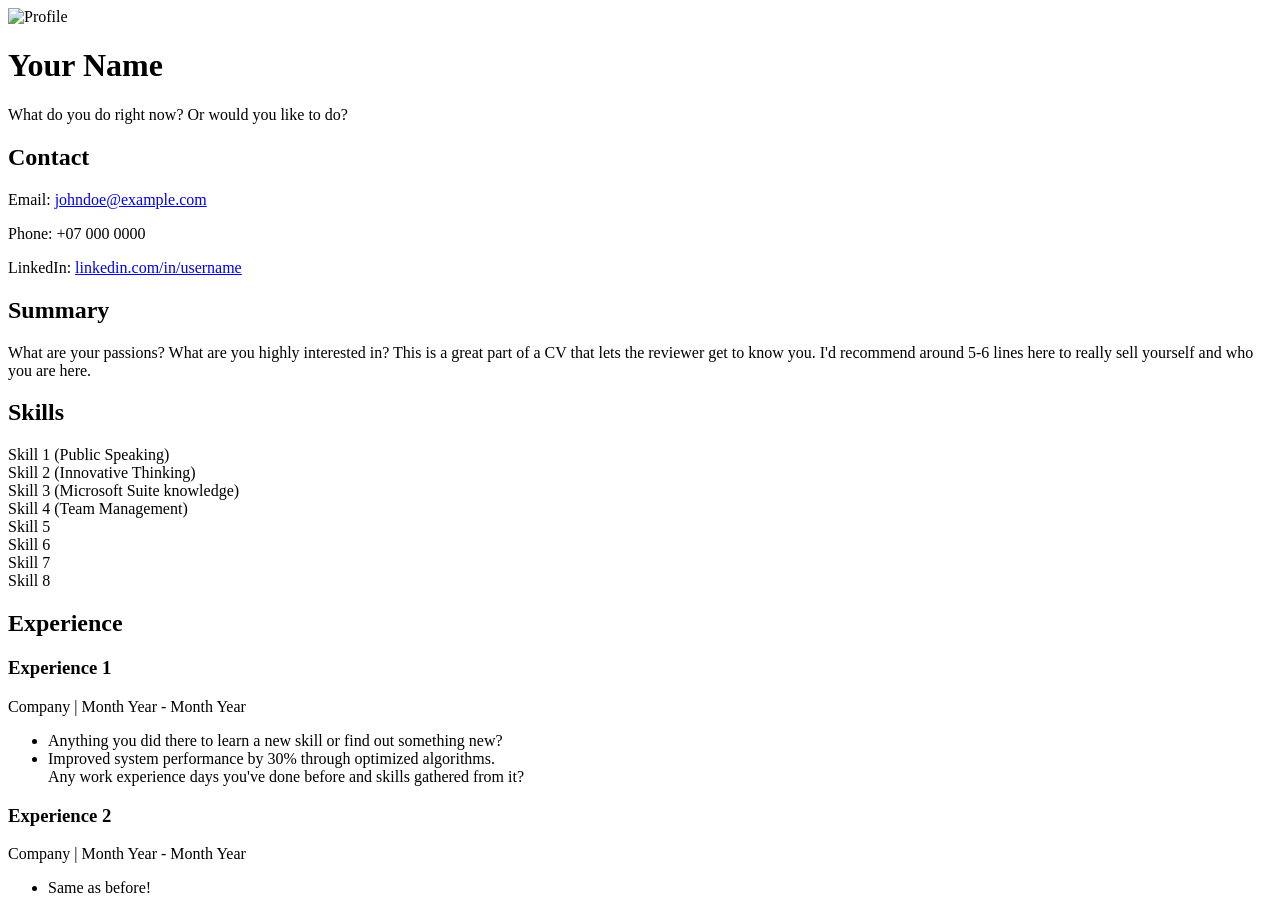
==== index.html @ 14dddcfb "Update index.html" ====
<!DOCTYPE html>
<script src="assets/js/your-script.js"></script>
<link rel="stylesheet" href="assets/css/your-styles.css">
<html lang="en">
<head>
    <meta charset="UTF-8">
    <meta name="viewport" content="width=device-width, initial-scale=1.0">
    <title>CV Work</title>
    <link rel="stylesheet" href="styles.css">
</head>
<body>
    <div class="cv-container">
        <!-- Header Section (Name + Picture + Title) -->
        <header class="cv-header">
            <div class="image-circle">
                <img src="placeholder.jpg" alt="Profile" style="width: 100%; height: 100%; object-fit: cover;">
            </div>
            <h1>Your Name</h1>
            <p class="job-title">What do you do right now? Or would you like to do?</p>
        </header>

        <!-- Contact Section -->
        <section class="contact-section">
            <h2>Contact</h2>
            <p>Email: <a href="mailto:johndoe@example.com">johndoe@example.com</a></p>
            <p>Phone: +07 000 0000</p>
            <p>LinkedIn: <a href="https://linkedin.com/in/johndoe" target="_blank">linkedin.com/in/username</a></p>
        </section>

        <!-- Summary Section -->
        <section class="summary-section">
            <h2>Summary</h2>
            <p>What are your passions? What are you highly interested in? This is a great part of a CV that lets the reviewer get to know you. I'd recommend around 5-6 lines here to really sell yourself and who you are here.</p>
        </section>

        <!-- Skills Section -->
        <section class="skills-section">
            <h2>Skills</h2>
            <div class="skills-grid">
                <div class="skill-box"> Skill 1 (Public Speaking)</div>
                <div class="skill-box"> Skill 2 (Innovative Thinking)</div>
                <div class="skill-box">Skill 3 (Microsoft Suite knowledge)</div>
                <div class="skill-box"> Skill 4 (Team Management)</div>
               <div class="skill-box"> Skill 5</div>
               <div class="skill-box"> Skill 6</div>
               <div class="skill-box"> Skill 7</div>
               <div class="skill-box"> Skill 8</div>
              
            </div>
        </section>

        <!-- Experience Section -->
        <section class="experience-section">
            <h2>Experience</h2>
            <div class="experience-box">
                <h3>Experience 1</h3>
                <p>Company | Month Year - Month Year</p>
                <ul>
                    <li>Anything you did there to learn a new skill or find out something new?</li>
                    <li>Improved system performance by 30% through optimized algorithms.</li>
                  
                  </li>Any work experience days you've done before and skills gathered from it?</li>
                </ul>
            </div>
            <div class="experience-box">
                <h3>Experience 2</h3>
                <p>Company | Month Year - Month Year</p>
                <ul>
                    <li>Same as before!</li>
                </ul>
            </div>
        </section>
    </div>
</body>
</html>
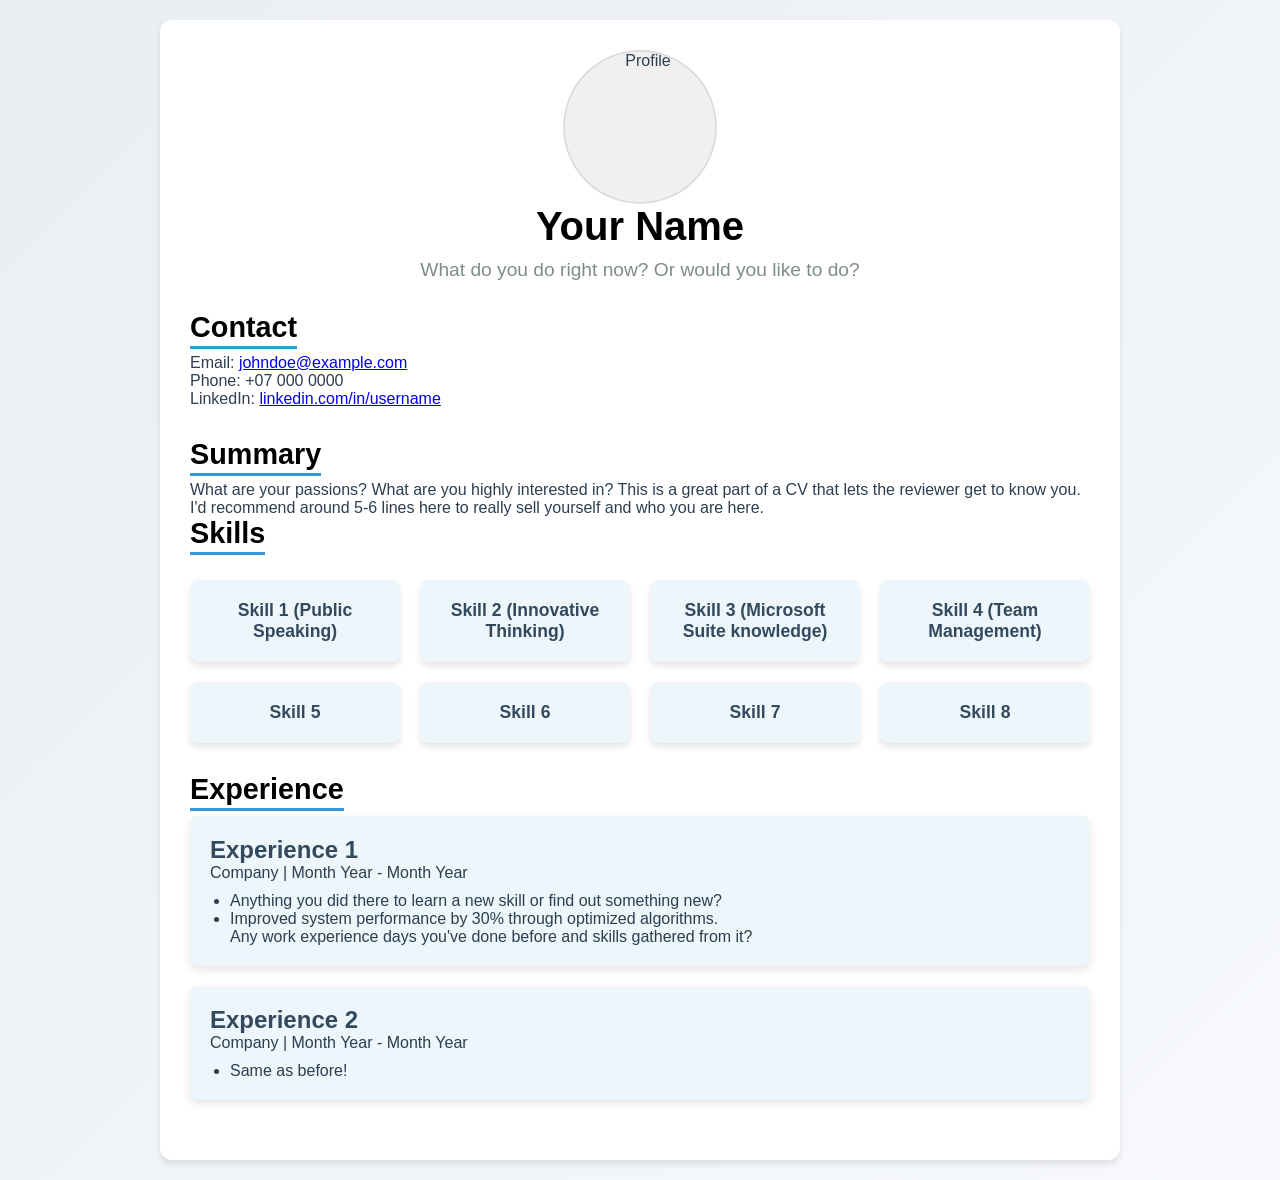
==== commit 364d35cd: "Update index.html" ====
--- a/index.html
+++ b/index.html
@@ -1,12 +1,20 @@
 <!DOCTYPE html>
-<script src="assets/js/your-script.js"></script>
-<link rel="stylesheet" href="assets/css/your-styles.css">
+
+
+
+
 <html lang="en">
 <head>
     <meta charset="UTF-8">
     <meta name="viewport" content="width=device-width, initial-scale=1.0">
     <title>CV Work</title>
-    <link rel="stylesheet" href="styles.css">
+
+    <!-- Link to css -->
+<link rel="stylesheet" href="style.css">
+     <!-- Link to js -->
+<script src="script.js"></script>
+
+  
 </head>
 <body>
     <div class="cv-container">
--- a/style.css
+++ b/style.css
@@ -0,0 +1,164 @@
+/* Reset Style */
+body, h1, h2, h3, p, ul, li {
+    margin: 0;
+    padding: 0;
+    box-sizing: border-box;
+}
+
+/* Background and Font */
+body {
+    font-family: 'Roboto', sans-serif;
+    background: linear-gradient(135deg, #e9eef3, #f7f9fc);
+    color: #2c3e50;
+    padding: 20px;
+}
+
+/* Main Container */
+.cv-container {
+    max-width: 900px;
+    margin: 0 auto;
+    background: white;
+    padding: 30px;
+    border-radius: 12px;
+    box-shadow: 0 4px 6px rgba(0, 0, 0, 0.1);
+    animation: fadeIn 1.5s ease-in-out;
+}
+
+/* Header Section */
+.cv-header {
+    text-align: center;
+    margin-bottom: 30px;
+}
+
+.cv-header h1 {
+    font-size: 2.5em;
+    font-weight: bold;
+    color: #000000;
+    margin-bottom: 10px;
+}
+
+.cv-header .job-title {
+    font-size: 1.2em;
+    color: #7f8c8d;
+}
+
+.image-circle {
+    width: 150px;
+    height: 150px;
+    border-radius: 50%;
+    background-color: #f0f0f0;
+    margin: 0 auto;
+    display: flex;
+    align-items: center;
+    justify-content: center;
+    overflow: hidden;
+    border: 2px solid #ddd;
+}
+
+/* Section Headers */
+section h2 {
+    font-size: 1.8em;
+    margin-bottom: 10px;
+    color: #000000;
+    position: relative;
+    display: inline-block;
+    animation: slideInFromLeft 1s ease-out;
+}
+
+section h2::after {
+    content: "";
+    position: absolute;
+    left: 0;
+    bottom: -5px;
+    width: 100%;
+    height: 3px;
+    background-color: #3498db;
+}
+
+/* Contact Section */
+.contact-section {
+    margin-bottom: 30px;
+}
+
+/* Skills Section */
+.skills-section {
+    margin-bottom: 30px;
+}
+
+.skills-grid {
+    display: grid;
+    grid-template-columns: repeat(auto-fill, minmax(180px, 1fr));
+    gap: 20px;
+    margin-top: 20px;
+}
+
+.skill-box {
+    background: #ecf6fb;
+    padding: 20px;
+    text-align: center;
+    border-radius: 8px;
+    box-shadow: 0 4px 6px rgba(0, 0, 0, 0.1);
+    font-weight: bold;
+    font-size: 1.1em;
+    color: #34495e;
+    transition: transform 0.3s, box-shadow 0.3s, background-color 0.3s;
+}
+
+.skill-box:hover {
+    transform: scale(1.05);
+    box-shadow: 0 6px 12px rgba(0, 0, 0, 0.2);
+    background-color: #2980b9;
+    color: white;
+}
+
+/* Experience Section */
+.experience-section {
+    margin-bottom: 30px;
+}
+
+.experience-box {
+    background: #ecf6fb;
+    padding: 20px;
+    margin-bottom: 20px;
+    border-radius: 8px;
+    box-shadow: 0 4px 8px rgba(0, 0, 0, 0.1);
+    transition: transform 0.3s, box-shadow 0.3s;
+}
+
+.experience-box:hover {
+    transform: scale(1.03);
+    box-shadow: 0 6px 12px rgba(0, 0, 0, 0.2);
+}
+
+.experience-box h3 {
+    font-size: 1.5em;
+    color: #34495e;
+}
+
+.experience-box ul {
+    list-style-type: disc;
+    padding-left: 20px;
+    margin-top: 10px;
+    color: #2c3e50;
+}
+
+/* Animations */
+@keyframes fadeIn {
+    from {
+        opacity: 0;
+    }
+    to {
+        opacity: 1;
+    }
+}
+
+@keyframes slideInFromLeft {
+    from {
+        transform: translateX(-50px);
+        opacity: 0;
+    }
+    to {
+        transform: translateX(0);
+        opacity: 1;
+    }
+}
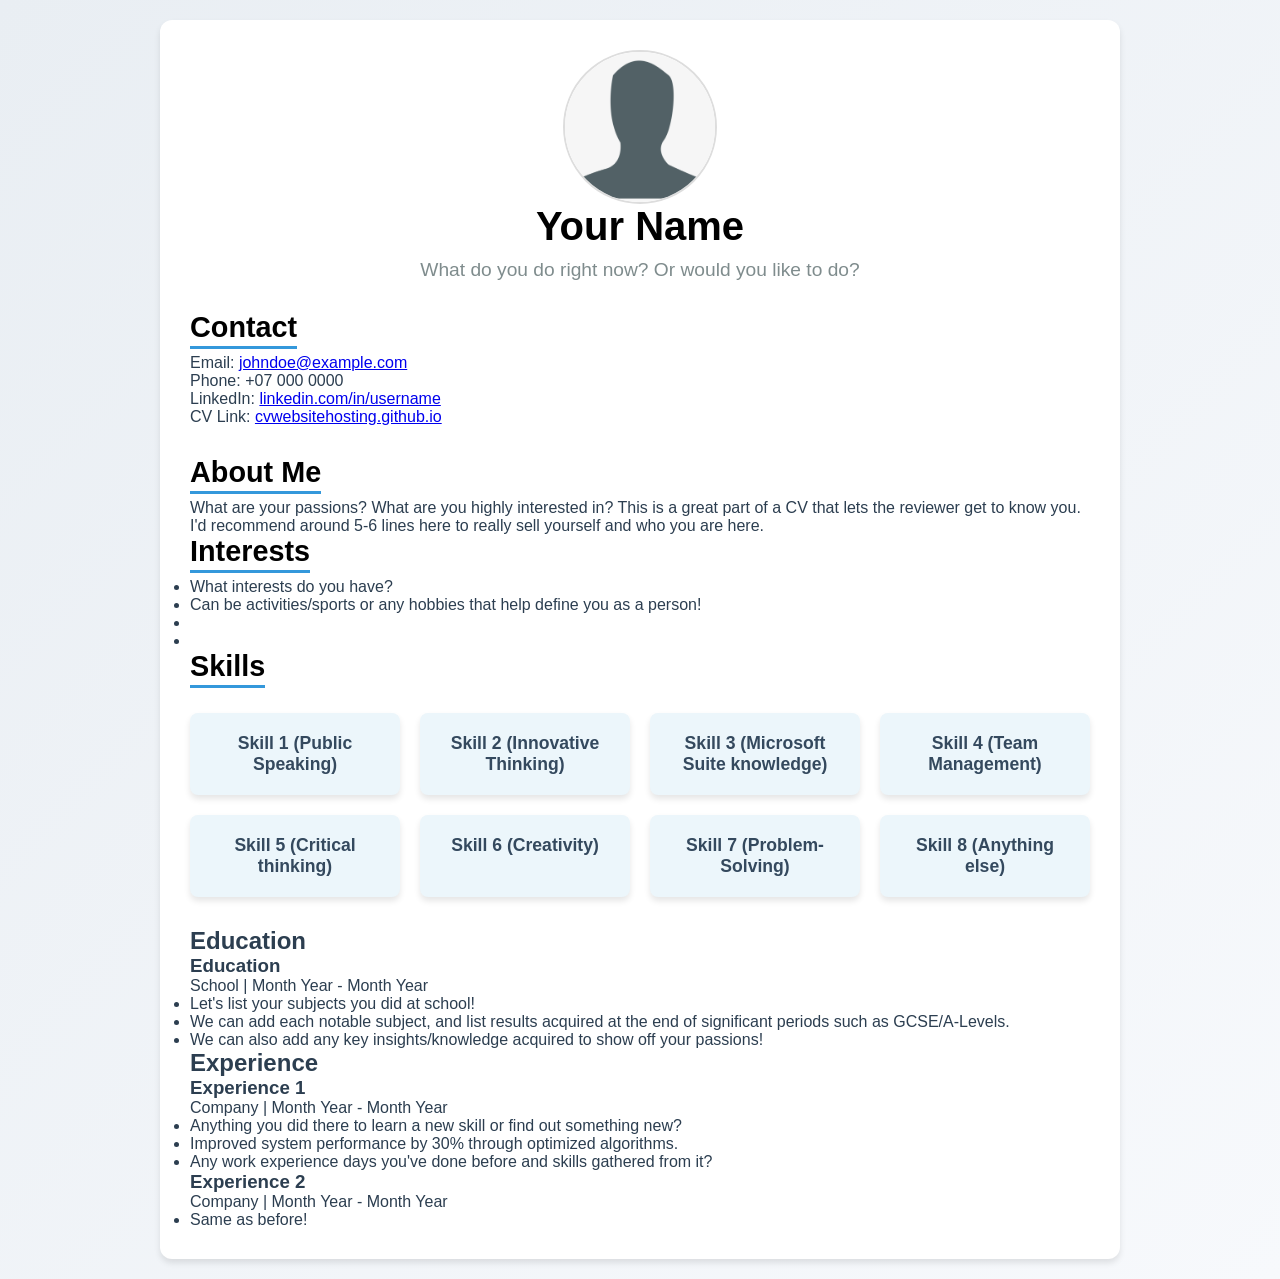
==== commit d5e6e7c5: "Update index.html" ====
--- a/index.html
+++ b/index.html
@@ -32,15 +32,44 @@
             <h2>Contact</h2>
             <p>Email: <a href="mailto:johndoe@example.com">johndoe@example.com</a></p>
             <p>Phone: +07 000 0000</p>
-            <p>LinkedIn: <a href="https://linkedin.com/in/johndoe" target="_blank">linkedin.com/in/username</a></p>
+            <p>LinkedIn: 
+              <a href="https://linkedin.com/in/johndoe" target="_blank">linkedin.com/in/username</a></p>
+          <p>CV Link: 
+              <a href="https://cvwebsitehosting.github.io/CVWebsiteHosting/" target="_blank">cvwebsitehosting.github.io</a></p>
         </section>
 
         <!-- Summary Section -->
         <section class="summary-section">
-            <h2>Summary</h2>
+            <h2>About Me</h2>
+           </section>
+          
+          <section class="summary-section">
             <p>What are your passions? What are you highly interested in? This is a great part of a CV that lets the reviewer get to know you. I'd recommend around 5-6 lines here to really sell yourself and who you are here.</p>
         </section>
-
+      
+       <section class="summary-section">
+      <h2>Interests</h2>   
+      </section>
+      
+      <div class="educationexperience-box">
+              
+            
+                <ul>
+                    <li>What interests do you have? </li>
+                    <li>Can be activities/sports or any hobbies that help define you as a person!</li>
+                  
+                  <li> </li>
+                  <li> </li>
+                  
+                </ul>
+            </div>
+     
+        </section>
+      
+<section class="summary-section">
+             
+  
+      </section>
         <!-- Skills Section -->
         <section class="skills-section">
             <h2>Skills</h2>
@@ -49,28 +78,46 @@
                 <div class="skill-box"> Skill 2 (Innovative Thinking)</div>
                 <div class="skill-box">Skill 3 (Microsoft Suite knowledge)</div>
                 <div class="skill-box"> Skill 4 (Team Management)</div>
-               <div class="skill-box"> Skill 5</div>
-               <div class="skill-box"> Skill 6</div>
-               <div class="skill-box"> Skill 7</div>
-               <div class="skill-box"> Skill 8</div>
+               <div class="skill-box"> Skill 5 (Critical thinking) </div>
+               <div class="skill-box"> Skill 6 (Creativity) </div>
+               <div class="skill-box"> Skill 7 (Problem-Solving)</div>
+               <div class="skill-box"> Skill 8 (Anything else)</div>
               
             </div>
         </section>
 
-        <!-- Experience Section -->
-        <section class="experience-section">
+        <!-- Education & Experience Section -->
+      <h2>Education</h2>
+      
+       <div class="educationexperience-box">
+              
+            
+                <h3>Education</h3>
+                <p> School | Month Year - Month Year</p>
+                <ul>
+                    <li>Let's list your subjects you did at school!</li>
+                    <li>We can add each notable subject, and list results acquired at the end of significant periods such as GCSE/A-Levels.</li>
+                  
+                  <li>We can also add any key insights/knowledge acquired to show off your passions!</li>
+                </ul>
+            </div>
+     
+        </section>
+           
             <h2>Experience</h2>
-            <div class="experience-box">
+            <div class="educationexperience-box">
+              
+            
                 <h3>Experience 1</h3>
                 <p>Company | Month Year - Month Year</p>
                 <ul>
                     <li>Anything you did there to learn a new skill or find out something new?</li>
                     <li>Improved system performance by 30% through optimized algorithms.</li>
                   
-                  </li>Any work experience days you've done before and skills gathered from it?</li>
+                  <li>Any work experience days you've done before and skills gathered from it?</li>
                 </ul>
             </div>
-            <div class="experience-box">
+            <div class="educationexperience-box">
                 <h3>Experience 2</h3>
                 <p>Company | Month Year - Month Year</p>
                 <ul>
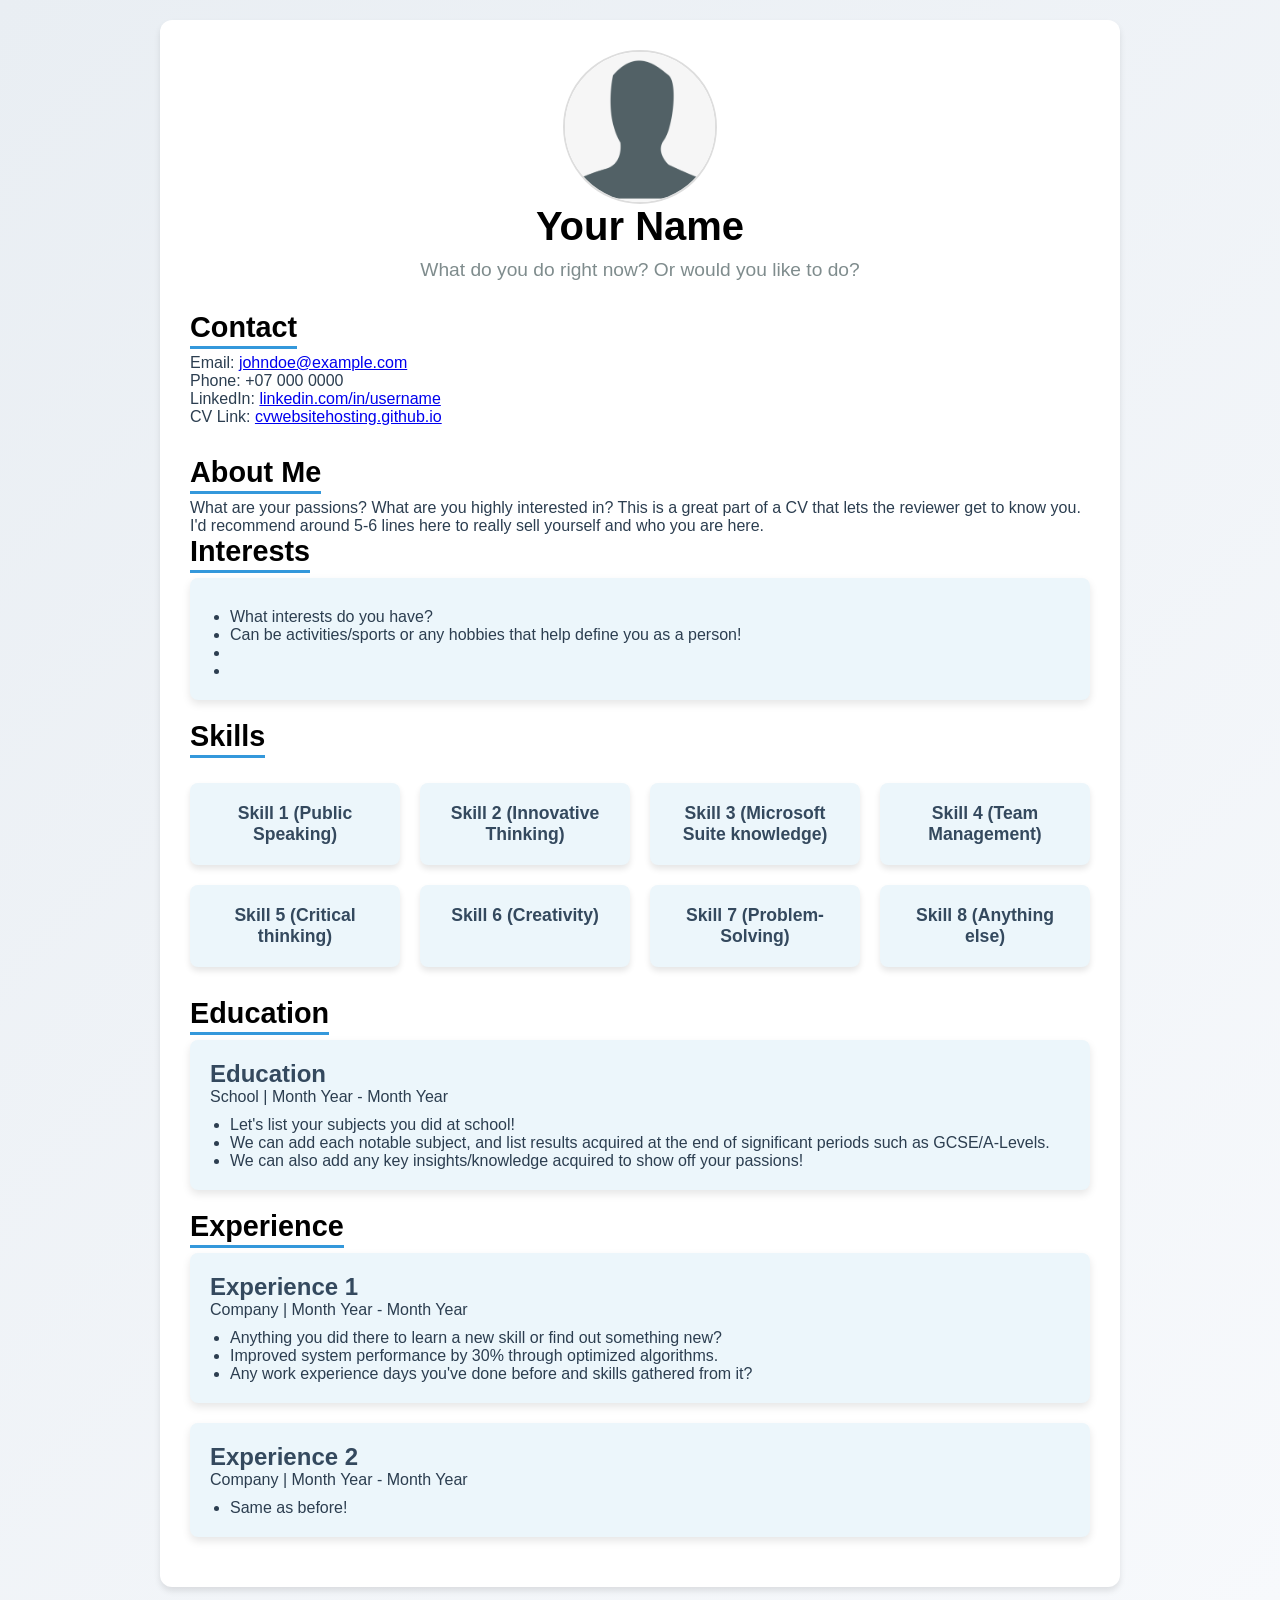
==== commit 72f8c11a: "Update index.html" ====
--- a/index.html
+++ b/index.html
@@ -87,8 +87,11 @@
         </section>
 
         <!-- Education & Experience Section -->
+        <section class="summary-section">
+             
       <h2>Education</h2>
-      
+
+    </section>
        <div class="educationexperience-box">
               
             
@@ -103,8 +106,10 @@
             </div>
      
         </section>
-           
+                   <section class="summary-section">
+
             <h2>Experience</h2>
+                         </section>
             <div class="educationexperience-box">
               
             
--- a/style.css
+++ b/style.css
@@ -116,7 +116,7 @@
     margin-bottom: 30px;
 }
 
-.experience-box {
+.educationexperience-box {
     background: #ecf6fb;
     padding: 20px;
     margin-bottom: 20px;
@@ -125,17 +125,17 @@
     transition: transform 0.3s, box-shadow 0.3s;
 }
 
-.experience-box:hover {
+.educationexperience-box:hover {
     transform: scale(1.03);
     box-shadow: 0 6px 12px rgba(0, 0, 0, 0.2);
 }
 
-.experience-box h3 {
+.educationexperience-box h3 {
     font-size: 1.5em;
     color: #34495e;
 }
 
-.experience-box ul {
+.educationexperience-box ul {
     list-style-type: disc;
     padding-left: 20px;
     margin-top: 10px;
@@ -161,4 +161,4 @@
         transform: translateX(0);
         opacity: 1;
     }
-}
+} 
